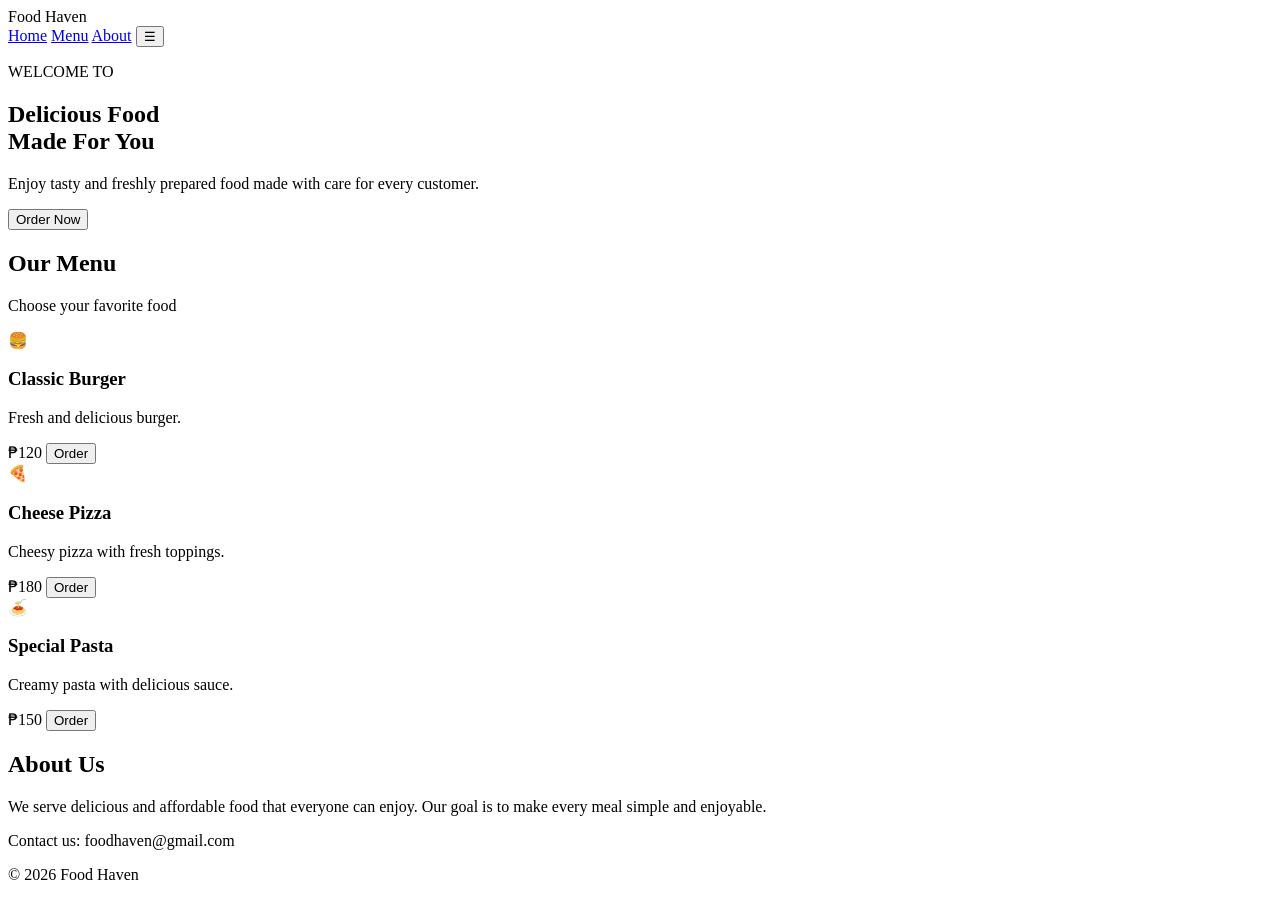
==== LearningTask_2.3/index.html @ 7f96ffdf "Add initial HTML structure for Food Haven website This HTML file contains the structure for a food s" ====
<!DOCTYPE html>
<html lang="en">
<head>
    <meta charset="UTF-8">
    <meta name="viewport" content="width=device-width, initial-scale=1.0">
    <title>Food Haven</title>

    <!-- External CSS -->
    <link rel="stylesheet" href="style.css">
</head>

<body>

    <!-- Header -->
    <header>
        <div class="logo">
            <div class="logo-icon">
                <span class="fork"></span>
                <span class="knife"></span>
            </div>
            <span>Food Haven</span>
        </div>

        <nav>
            <a href="#" class="active">Home</a>
            <a href="#menu">Menu</a>
            <a href="#about">About</a>
            <button class="menu-btn">☰</button>
        </nav>
    </header>


    <!-- Hero / Advertisement -->
    <section class="hero">

        <div class="hero-text">
            <p class="small-title">WELCOME TO</p>

            <h1>Delicious Food<br>Made For You</h1>

            <p>
                Enjoy tasty and freshly prepared food
                made with care for every customer.
            </p>

            <button class="order-btn">Order Now</button>
        </div>

        <!-- Pure CSS Food Element #2 -->
        <div class="food-icon">
            <div class="burger">
                <div class="bun-top"></div>
                <div class="lettuce"></div>
                <div class="patty"></div>
                <div class="cheese"></div>
                <div class="bun-bottom"></div>
            </div>
        </div>

    </section>


    <!-- Menu -->
    <section id="menu" class="menu-section">

        <h2>Our Menu</h2>
        <p class="menu-subtitle">Choose your favorite food</p>

        <div class="menu-container">

            <div class="menu-card">
                <div class="card-icon">🍔</div>
                <h3>Classic Burger</h3>
                <p>Fresh and delicious burger.</p>
                <span class="price">₱120</span>
                <button>Order</button>
            </div>

            <div class="menu-card">
                <div class="card-icon">🍕</div>
                <h3>Cheese Pizza</h3>
                <p>Cheesy pizza with fresh toppings.</p>
                <span class="price">₱180</span>
                <button>Order</button>
            </div>

            <div class="menu-card">
                <div class="card-icon">🍝</div>
                <h3>Special Pasta</h3>
                <p>Creamy pasta with delicious sauce.</p>
                <span class="price">₱150</span>
                <button>Order</button>
            </div>

        </div>

    </section>


    <!-- About -->
    <section id="about" class="about">
        <h2>About Us</h2>
        <p>
            We serve delicious and affordable food that everyone
            can enjoy. Our goal is to make every meal simple and enjoyable.
        </p>
    </section>


    <!-- Footer -->
    <footer>
        <p>Contact us: foodhaven@gmail.com</p>
        <p>© 2026 Food Haven</p>
    </footer>

</body>
</html>
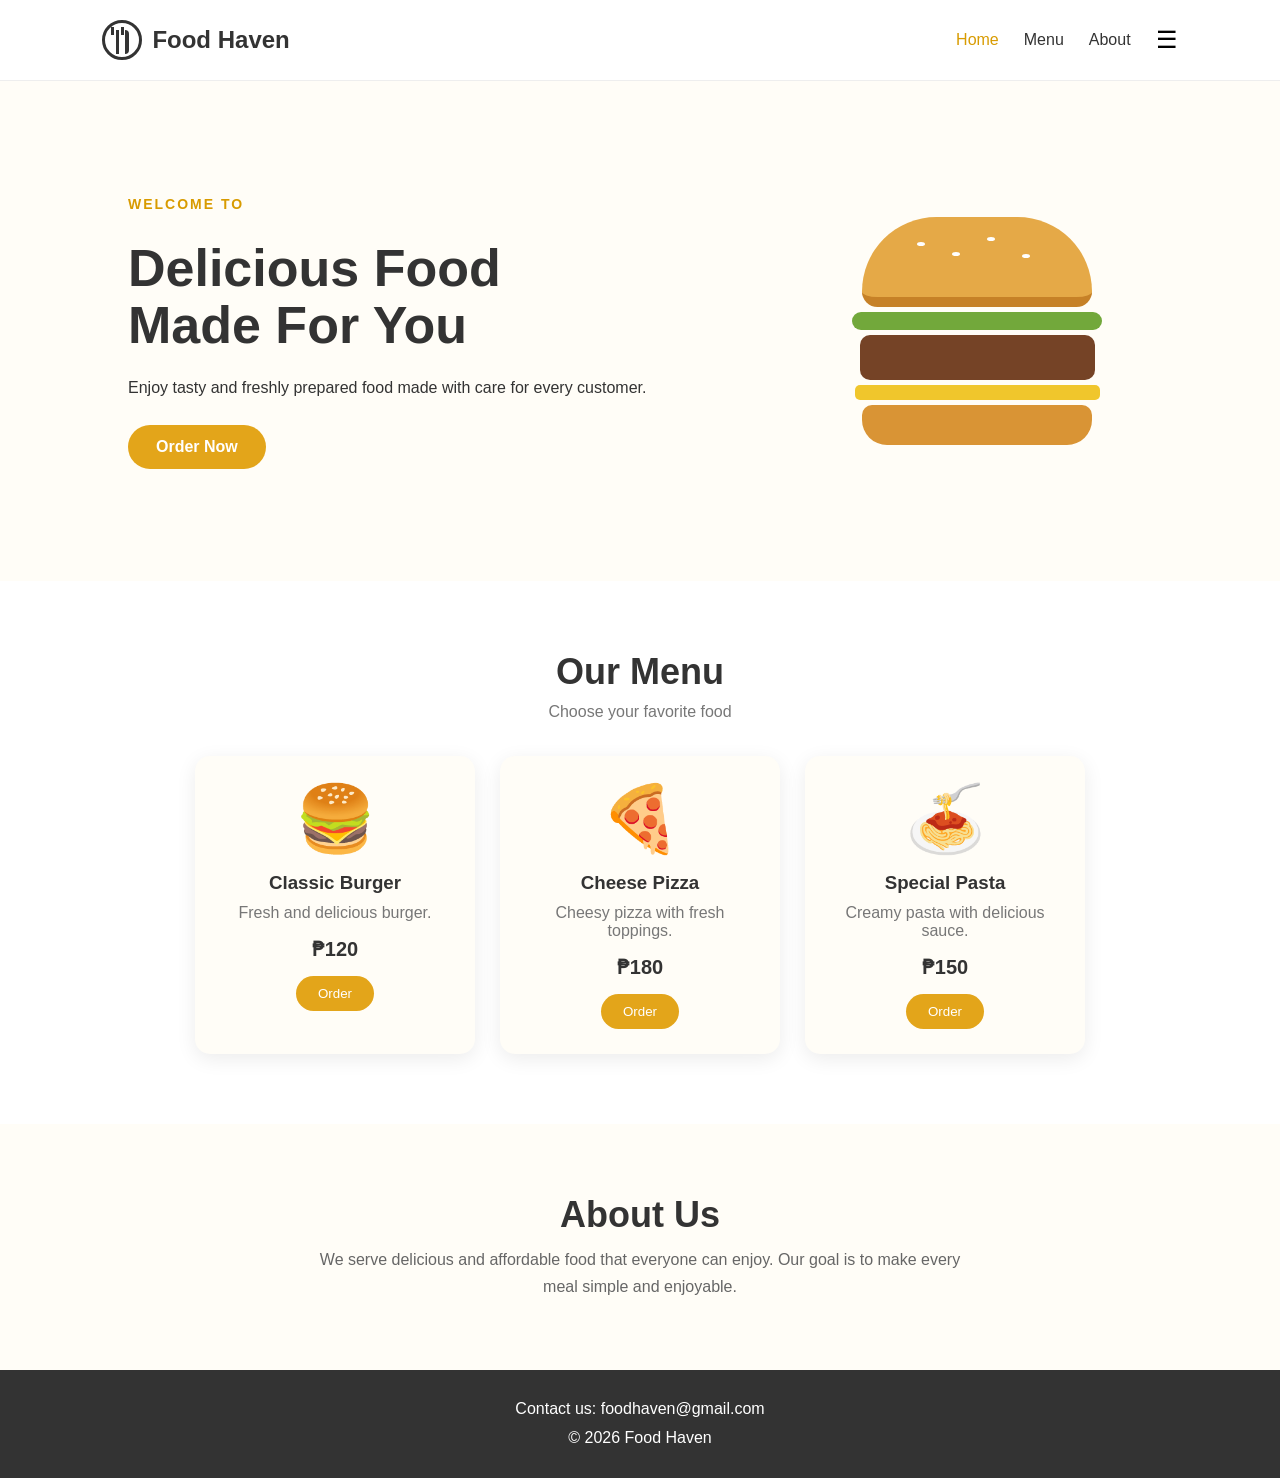
==== commit ed470be8: "Clean up HTML by removing comment sections Removed unnecessary comments from the HTML file." ====
--- a/LearningTask_2.3/index.html
+++ b/LearningTask_2.3/index.html
@@ -5,13 +5,11 @@
     <meta name="viewport" content="width=device-width, initial-scale=1.0">
     <title>Food Haven</title>
 
-    <!-- External CSS -->
     <link rel="stylesheet" href="style.css">
 </head>
 
 <body>
 
-    <!-- Header -->
     <header>
         <div class="logo">
             <div class="logo-icon">
@@ -30,7 +28,6 @@
     </header>
 
 
-    <!-- Hero / Advertisement -->
     <section class="hero">
 
         <div class="hero-text">
@@ -46,7 +43,6 @@
             <button class="order-btn">Order Now</button>
         </div>
 
-        <!-- Pure CSS Food Element #2 -->
         <div class="food-icon">
             <div class="burger">
                 <div class="bun-top"></div>
@@ -60,7 +56,6 @@
     </section>
 
 
-    <!-- Menu -->
     <section id="menu" class="menu-section">
 
         <h2>Our Menu</h2>
@@ -97,7 +92,6 @@
     </section>
 
 
-    <!-- About -->
     <section id="about" class="about">
         <h2>About Us</h2>
         <p>
@@ -107,7 +101,6 @@
     </section>
 
 
-    <!-- Footer -->
     <footer>
         <p>Contact us: foodhaven@gmail.com</p>
         <p>© 2026 Food Haven</p>
--- a/LearningTask_2.3/style.css
+++ b/LearningTask_2.3/style.css
@@ -0,0 +1,397 @@
+* {
+    margin: 0;
+    padding: 0;
+    box-sizing: border-box;
+}
+
+html {
+    scroll-behavior: smooth;
+}
+
+body {
+    font-family: Arial, sans-serif;
+    background: #fffdf7;
+    color: #333;
+}
+
+header {
+    width: 100%;
+    padding: 20px 8%;
+    display: flex;
+    justify-content: space-between;
+    align-items: center;
+    background: white;
+    border-bottom: 1px solid #eee;
+}
+
+
+/* PURE CSS ELEMENT #1 - LOGO */
+
+.logo {
+    display: flex;
+    align-items: center;
+    gap: 10px;
+    font-size: 24px;
+    font-weight: bold;
+}
+
+.logo-icon {
+    position: relative;
+    width: 40px;
+    height: 40px;
+    border-radius: 50%;
+    border: 3px solid #333;
+}
+
+.fork {
+    position: absolute;
+    width: 3px;
+    height: 24px;
+    background: #333;
+    left: 11px;
+    top: 7px;
+}
+
+.fork::before,
+.fork::after {
+    content: "";
+    position: absolute;
+    width: 3px;
+    height: 8px;
+    background: #333;
+    top: -3px;
+}
+
+.fork::before {
+    left: -5px;
+}
+
+.fork::after {
+    left: 5px;
+}
+
+.knife {
+    position: absolute;
+    width: 4px;
+    height: 24px;
+    background: #333;
+    right: 10px;
+    top: 7px;
+    border-radius: 0 5px 5px 0;
+}
+
+
+/* NAVIGATION */
+
+nav {
+    display: flex;
+    align-items: center;
+    gap: 25px;
+}
+
+nav a {
+    text-decoration: none;
+    color: #333;
+    font-weight: 500;
+    transition: 0.3s;
+}
+
+nav a:hover,
+nav .active {
+    color: #d89b00;
+}
+
+.menu-btn {
+    border: none;
+    background: transparent;
+    font-size: 24px;
+    cursor: pointer;
+}
+
+
+/* =========================
+   HERO SECTION
+========================= */
+
+.hero {
+    min-height: 500px;
+    padding: 70px 10%;
+    display: flex;
+    justify-content: space-between;
+    align-items: center;
+    gap: 50px;
+}
+
+.hero-text {
+    max-width: 550px;
+}
+
+.small-title {
+    font-size: 14px;
+    font-weight: bold;
+    letter-spacing: 2px;
+    color: #d89b00;
+    margin-bottom: 15px;
+}
+
+.hero h1 {
+    font-size: 52px;
+    line-height: 1.1;
+    margin-bottom: 20px;
+}
+
+.hero p {
+    line-height: 1.6;
+    margin-bottom: 25px;
+}
+
+.order-btn {
+    padding: 13px 28px;
+    border: none;
+    border-radius: 25px;
+    background: #e3a51a;
+    color: white;
+    font-size: 16px;
+    font-weight: bold;
+    cursor: pointer;
+
+    /* Hover animation */
+    transition: transform 0.3s;
+}
+
+.order-btn:hover {
+    transform: scale(1.1);
+}
+
+
+/* =========================
+   PURE CSS ELEMENT #2
+   BURGER
+========================= */
+
+.food-icon {
+    width: 350px;
+    height: 300px;
+    display: flex;
+    justify-content: center;
+    align-items: center;
+}
+
+.burger {
+    width: 240px;
+    display: flex;
+    flex-direction: column;
+    align-items: center;
+    gap: 5px;
+}
+
+.bun-top {
+    width: 230px;
+    height: 90px;
+    background: #e5a947;
+    border-radius: 120px 120px 25px 25px;
+    border-bottom: 10px solid #c68127;
+    position: relative;
+}
+
+.bun-top::before {
+    content: "";
+    position: absolute;
+    width: 8px;
+    height: 4px;
+    background: white;
+    border-radius: 50%;
+    top: 25px;
+    left: 55px;
+    box-shadow:
+        35px 10px white,
+        70px -5px white,
+        105px 12px white;
+}
+
+.lettuce {
+    width: 250px;
+    height: 18px;
+    background: #72a83b;
+    border-radius: 10px;
+}
+
+.patty {
+    width: 235px;
+    height: 45px;
+    background: #754326;
+    border-radius: 10px;
+}
+
+.cheese {
+    width: 245px;
+    height: 15px;
+    background: #f0c62c;
+    border-radius: 5px;
+}
+
+.bun-bottom {
+    width: 230px;
+    height: 40px;
+    background: #d99435;
+    border-radius: 10px 10px 25px 25px;
+}
+
+
+/* =========================
+   MENU
+========================= */
+
+.menu-section {
+    padding: 70px 8%;
+    text-align: center;
+    background: white;
+}
+
+.menu-section h2,
+.about h2 {
+    font-size: 36px;
+    margin-bottom: 10px;
+}
+
+.menu-subtitle {
+    color: #777;
+    margin-bottom: 35px;
+}
+
+.menu-container {
+    display: flex;
+    justify-content: center;
+    gap: 25px;
+    flex-wrap: wrap;
+}
+
+
+/* MENU CARDS */
+
+.menu-card {
+    width: 280px;
+    padding: 25px;
+    border-radius: 15px;
+    background: #fffdf7;
+    box-shadow: 0 5px 20px rgba(0, 0, 0, 0.08);
+
+    /* Slide-up animation */
+    transition: transform 0.3s, box-shadow 0.3s;
+}
+
+.menu-card:hover {
+    transform: translateY(-10px);
+    box-shadow: 0 10px 25px rgba(0, 0, 0, 0.12);
+}
+
+.card-icon {
+    font-size: 65px;
+    margin-bottom: 15px;
+
+    /* Zoom animation */
+    transition: transform 0.3s;
+}
+
+.menu-card:hover .card-icon {
+    transform: scale(1.15);
+}
+
+.menu-card h3 {
+    margin-bottom: 10px;
+}
+
+.menu-card p {
+    color: #777;
+    margin-bottom: 15px;
+}
+
+.price {
+    display: block;
+    font-weight: bold;
+    font-size: 20px;
+    margin-bottom: 15px;
+}
+
+.menu-card button {
+    border: none;
+    padding: 10px 22px;
+    border-radius: 20px;
+    background: #e3a51a;
+    color: white;
+    cursor: pointer;
+    transition: transform 0.3s;
+}
+
+.menu-card button:hover {
+    transform: scale(1.08);
+}
+
+
+/* =========================
+   ABOUT
+========================= */
+
+.about {
+    padding: 70px 15%;
+    text-align: center;
+}
+
+.about p {
+    max-width: 650px;
+    margin: auto;
+    line-height: 1.7;
+    color: #666;
+}
+
+
+/* =========================
+   FOOTER
+========================= */
+
+footer {
+    padding: 25px;
+    text-align: center;
+    background: #333;
+    color: white;
+    line-height: 1.8;
+}
+
+
+/* =========================
+   RESPONSIVE
+========================= */
+
+@media (max-width: 768px) {
+
+    header {
+        padding: 15px 5%;
+    }
+
+    nav {
+        gap: 10px;
+    }
+
+    nav a {
+        display: none;
+    }
+
+    .hero {
+        padding: 50px 7%;
+        flex-direction: column;
+        text-align: center;
+    }
+
+    .hero h1 {
+        font-size: 40px;
+    }
+
+    .food-icon {
+        width: 280px;
+    }
+
+    .menu-container {
+        flex-direction: column;
+        align-items: center;
+    }
+}
